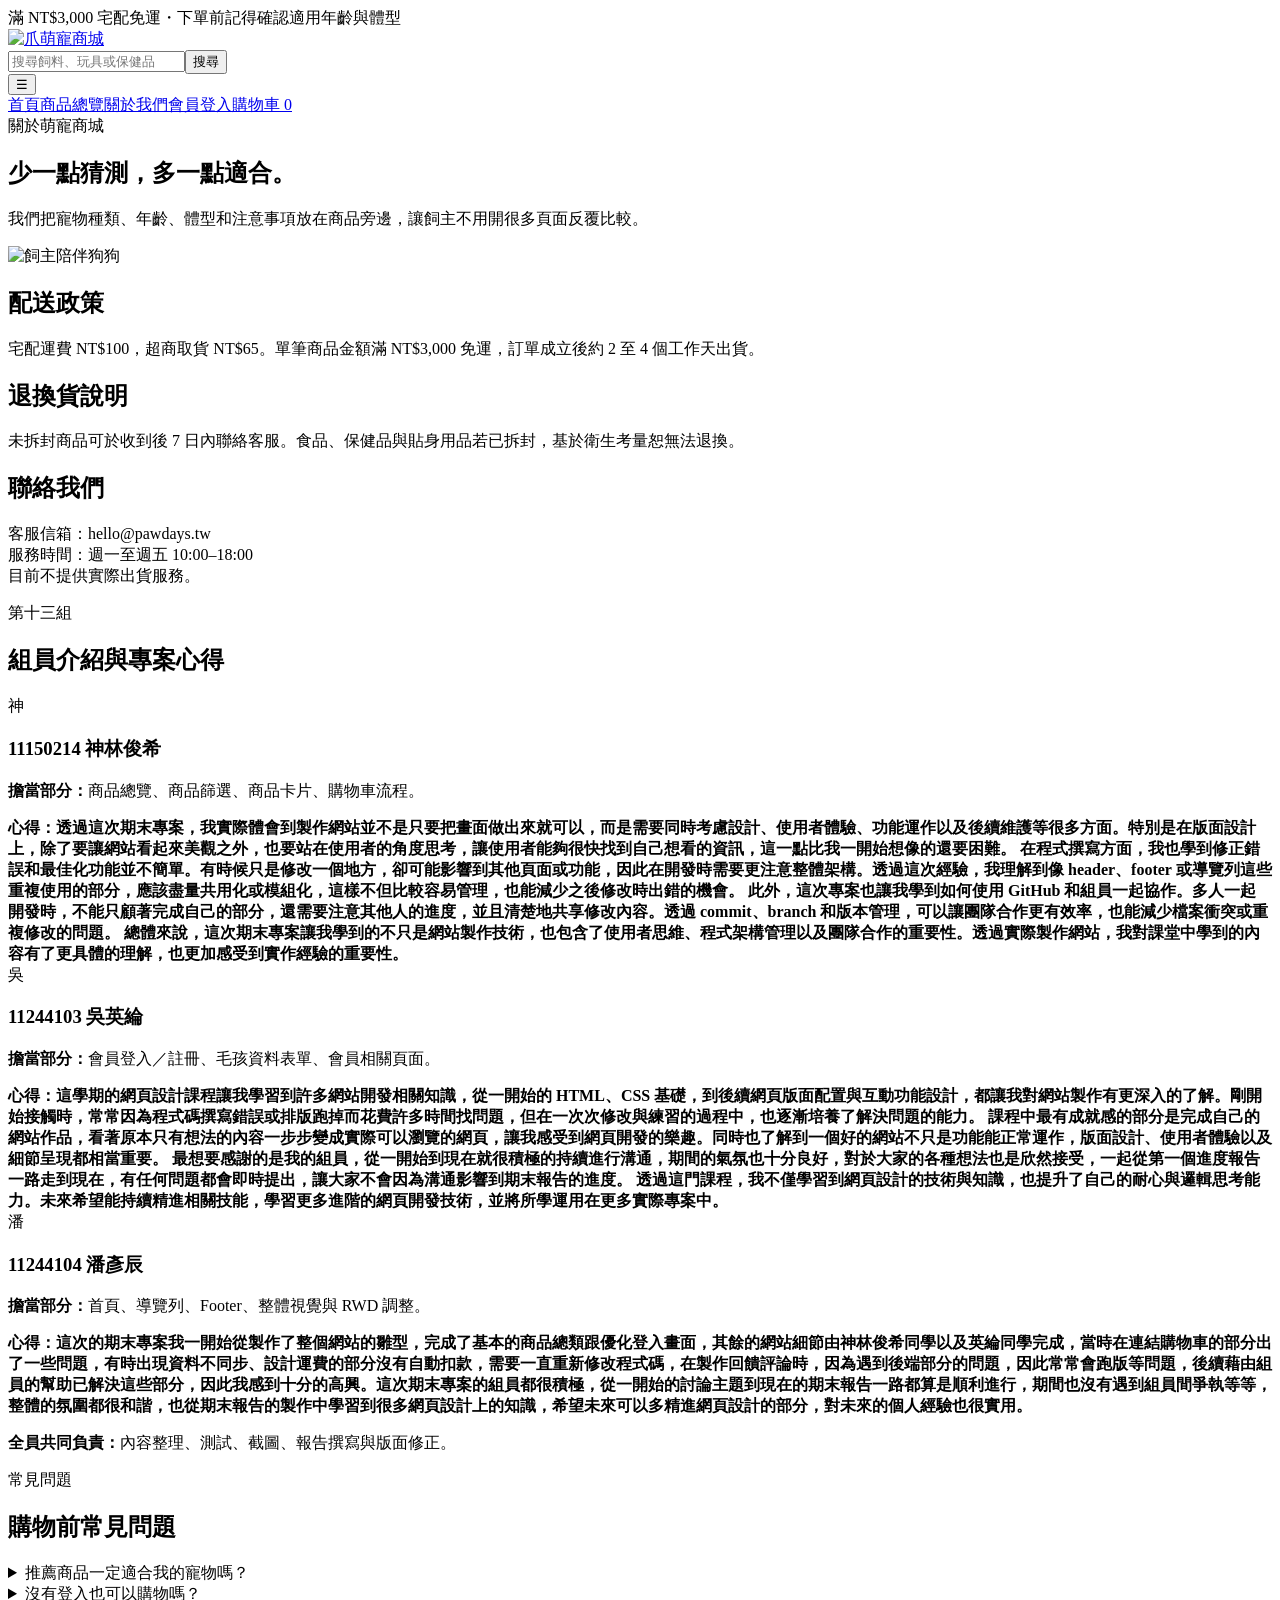
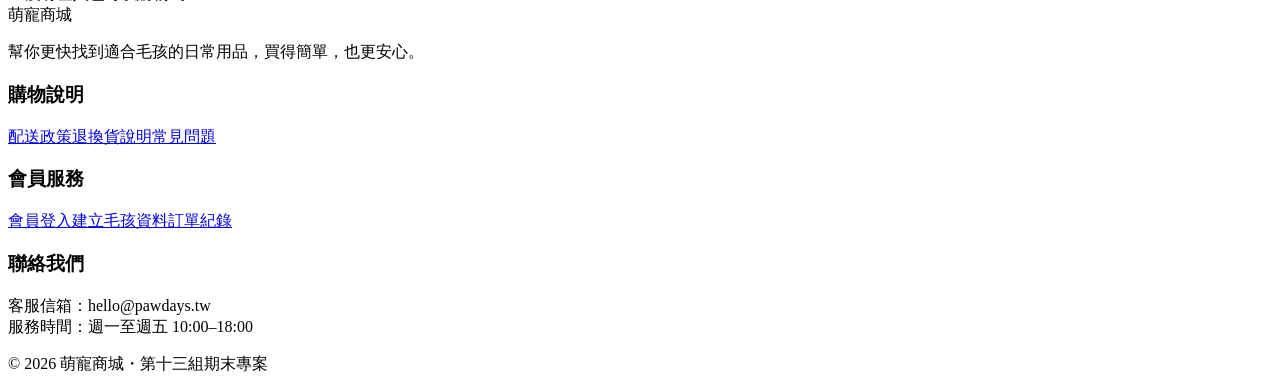
==== about.html @ 43f8b2fb "Add files via upload" ====
<!DOCTYPE html>
<html lang="zh-Hant">
<head>
    <meta charset="UTF-8">
    <meta name="viewport" content="width=device-width, initial-scale=1.0">
    <title>關於我們與客服｜萌寵商城</title>
    <link rel="stylesheet" href="css/style.css">
</head>
<body>
    <div class="top-note">滿 NT$3,000 宅配免運・下單前記得確認適用年齡與體型</div>
    <header class="site-header">
        <div class="container header-inner">
            <a class="brand" href="index.html"><img src="images/logo.png" alt="爪" class="brand-logo"><span class="brand-copy">萌寵商城</span></a>
            <form class="global-search-form" role="search"><input type="search" placeholder="搜尋飼料、玩具或保健品" aria-label="搜尋商品"><button type="submit">搜尋</button></form>
            <button class="menu-toggle" type="button" aria-label="開啟導覽選單" aria-expanded="false">☰</button>
            <nav class="nav-links" aria-label="主要導覽"><a href="index.html">首頁</a><a href="products.html">商品總覽</a><a class="active" href="about.html">關於我們</a><a data-member-link href="login.html">會員登入</a><a class="cart-link" href="cart.html">購物車 <span class="cart-count" data-cart-count>0</span></a></nav>
        </div>
    </header>
    <main class="page-main">
        <div class="container">
            <section class="about-hero">
                <div><span class="eyebrow">關於萌寵商城</span><h1>少一點猜測，多一點適合。</h1><p class="lead">我們把寵物種類、年齡、體型和注意事項放在商品旁邊，讓飼主不用開很多頁面反覆比較。</p></div>
                <img src="https://images.unsplash.com/photo-1601758228041-f3b2795255f1?auto=format&fit=crop&w=900&q=80" alt="飼主陪伴狗狗">
            </section>
            <div class="info-grid">
                <section class="info-card" id="shipping"><h2>配送政策</h2><p>宅配運費 NT$100，超商取貨 NT$65。單筆商品金額滿 NT$3,000 免運，訂單成立後約 2 至 4 個工作天出貨。</p></section>
                <section class="info-card" id="returns"><h2>退換貨說明</h2><p>未拆封商品可於收到後 7 日內聯絡客服。食品、保健品與貼身用品若已拆封，基於衛生考量恕無法退換。</p></section>
                <section class="info-card"><h2>聯絡我們</h2><p>客服信箱：hello@pawdays.tw<br>服務時間：週一至週五 10:00–18:00<br>目前不提供實際出貨服務。</p></section>
            </div>
            <section class="team-section" id="team">
                <span class="eyebrow">第十三組</span>
                <h2>組員介紹與專案心得</h2>
                <div class="team-grid">
                    <article class="team-card">
                        <div class="team-photo"><img src="images/member-kanbayashi.jpg" alt="神林俊希" loading="lazy" onerror="this.remove()"><span>神</span></div>
                        <h3>11150214 神林俊希</h3>
                        <p><strong>擔當部分：</strong>商品總覽、商品篩選、商品卡片、購物車流程。</p>
                        <div class="team-reflection"><strong>心得：透過這次期末專案，我實際體會到製作網站並不是只要把畫面做出來就可以，而是需要同時考慮設計、使用者體驗、功能運作以及後續維護等很多方面。特別是在版面設計上，除了要讓網站看起來美觀之外，也要站在使用者的角度思考，讓使用者能夠很快找到自己想看的資訊，這一點比我一開始想像的還要困難。
在程式撰寫方面，我也學到修正錯誤和最佳化功能並不簡單。有時候只是修改一個地方，卻可能影響到其他頁面或功能，因此在開發時需要更注意整體架構。透過這次經驗，我理解到像 header、footer 或導覽列這些重複使用的部分，應該盡量共用化或模組化，這樣不但比較容易管理，也能減少之後修改時出錯的機會。
此外，這次專案也讓我學到如何使用 GitHub 和組員一起協作。多人一起開發時，不能只顧著完成自己的部分，還需要注意其他人的進度，並且清楚地共享修改內容。透過 commit、branch 和版本管理，可以讓團隊合作更有效率，也能減少檔案衝突或重複修改的問題。
總體來說，這次期末專案讓我學到的不只是網站製作技術，也包含了使用者思維、程式架構管理以及團隊合作的重要性。透過實際製作網站，我對課堂中學到的內容有了更具體的理解，也更加感受到實作經驗的重要性。
</strong></div>
                    </article>
                    <article class="team-card">
                        <div class="team-photo"><img src="images/member-wu.jpg" alt="吳英綸" loading="lazy" onerror="this.remove()"><span>吳</span></div>
                        <h3>11244103 吳英綸</h3>
                        <p><strong>擔當部分：</strong>會員登入／註冊、毛孩資料表單、會員相關頁面。</p>
                        <div class="team-reflection"><strong>心得：這學期的網頁設計課程讓我學習到許多網站開發相關知識，從一開始的 HTML、CSS 基礎，到後續網頁版面配置與互動功能設計，都讓我對網站製作有更深入的了解。剛開始接觸時，常常因為程式碼撰寫錯誤或排版跑掉而花費許多時間找問題，但在一次次修改與練習的過程中，也逐漸培養了解決問題的能力。
課程中最有成就感的部分是完成自己的網站作品，看著原本只有想法的內容一步步變成實際可以瀏覽的網頁，讓我感受到網頁開發的樂趣。同時也了解到一個好的網站不只是功能能正常運作，版面設計、使用者體驗以及細節呈現都相當重要。
最想要感謝的是我的組員，從一開始到現在就很積極的持續進行溝通，期間的氣氛也十分良好，對於大家的各種想法也是欣然接受，一起從第一個進度報告一路走到現在，有任何問題都會即時提出，讓大家不會因為溝通影響到期末報告的進度。
透過這門課程，我不僅學習到網頁設計的技術與知識，也提升了自己的耐心與邏輯思考能力。未來希望能持續精進相關技能，學習更多進階的網頁開發技術，並將所學運用在更多實際專案中。

</strong></div>
                    </article>
                    <article class="team-card">
                        <div class="team-photo"><img src="images/member-pan.jpg" alt="潘彥辰" loading="lazy" onerror="this.remove()"><span>潘</span></div>
                        <h3>11244104 潘彥辰</h3>
                        <p><strong>擔當部分：</strong>首頁、導覽列、Footer、整體視覺與 RWD 調整。</p>
                        <div class="team-reflection"><strong>心得：這次的期末專案我一開始從製作了整個網站的雛型，完成了基本的商品總類跟優化登入畫面，其餘的網站細節由神林俊希同學以及英綸同學完成，當時在連結購物車的部分出了一些問題，有時出現資料不同步、設計運費的部分沒有自動扣款，需要一直重新修改程式碼，在製作回饋評論時，因為遇到後端部分的問題，因此常常會跑版等問題，後續藉由組員的幫助已解決這些部分，因此我感到十分的高興。這次期末專案的組員都很積極，從一開始的討論主題到現在的期末報告一路都算是順利進行，期間也沒有遇到組員間爭執等等，整體的氛圍都很和諧，也從期末報告的製作中學習到很多網頁設計上的知識，希望未來可以多精進網頁設計的部分，對未來的個人經驗也很實用。</strong></div>
                    </article>
                </div>
                <p class="team-note"><strong>全員共同負責：</strong>內容整理、測試、截圖、報告撰寫與版面修正。</p>
            </section>
            <section class="faq-list" id="faq">
                <span class="eyebrow">常見問題</span><h2>購物前常見問題</h2>
                <details><summary>推薦商品一定適合我的寵物嗎？</summary><p>推薦結果用來協助初步篩選，購買前仍需確認商品標示；若有慢性病或特殊飲食需求，請先詢問獸醫師。</p></details>
                <details><summary>沒有登入也可以購物嗎？</summary><p>可以。登入的主要用途是保存毛孩資料與查看會員訂單。</p></details>
            </section>
        </div>
    </main>
    <footer class="site-footer">
        <div class="container footer-grid">
            <div><div class="footer-brand">萌寵商城</div><p>幫你更快找到適合毛孩的日常用品，買得簡單，也更安心。</p></div>
            <div><h3>購物說明</h3><div class="footer-links"><a href="about.html#shipping">配送政策</a><a href="about.html#returns">退換貨說明</a><a href="about.html#faq">常見問題</a></div></div>
            <div><h3>會員服務</h3><div class="footer-links"><a href="login.html">會員登入</a><a href="register.html">建立毛孩資料</a><a href="member.html">訂單紀錄</a></div></div>
            <div><h3>聯絡我們</h3><p>客服信箱：hello@pawdays.tw<br>服務時間：週一至週五 10:00–18:00</p></div>
        </div>
        <div class="footer-bottom">© 2026 萌寵商城・第十三組期末專案</div>
    </footer>
    <script src="js/main.js"></script>
</body>
</html>
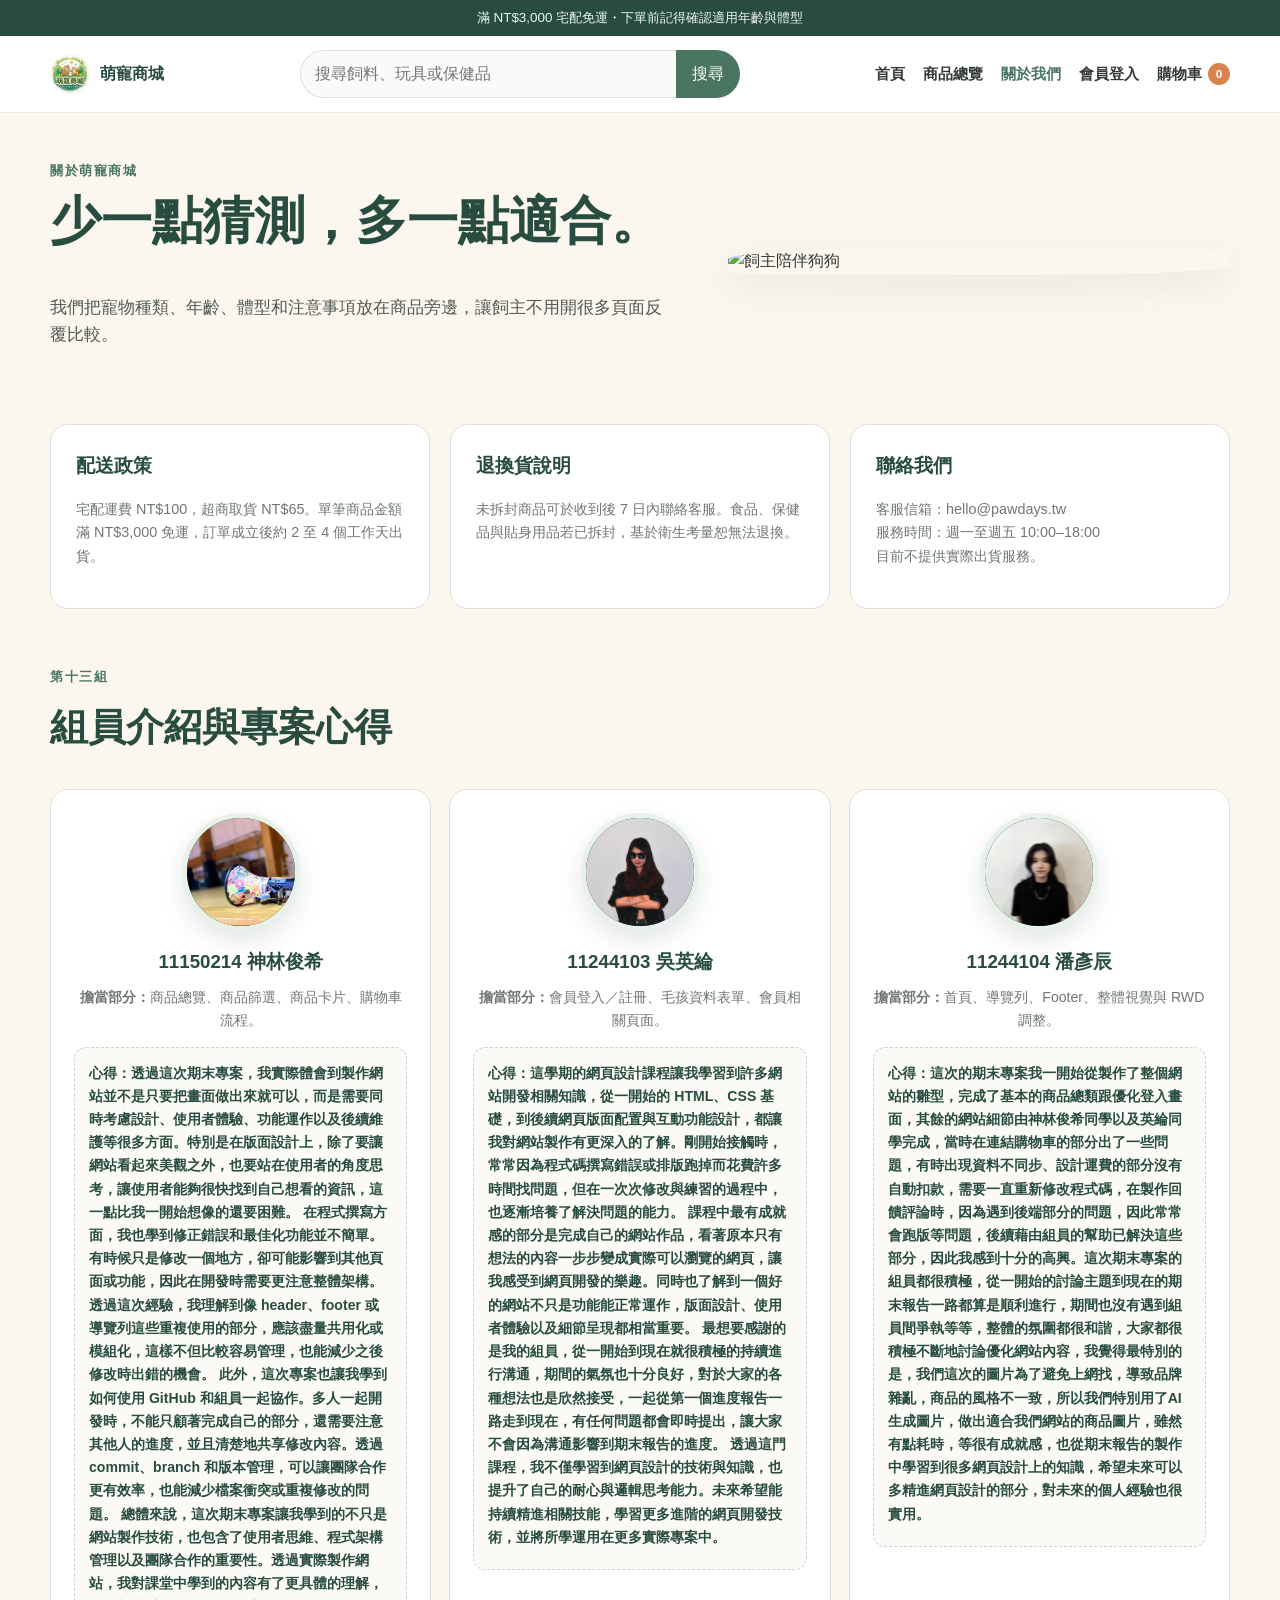
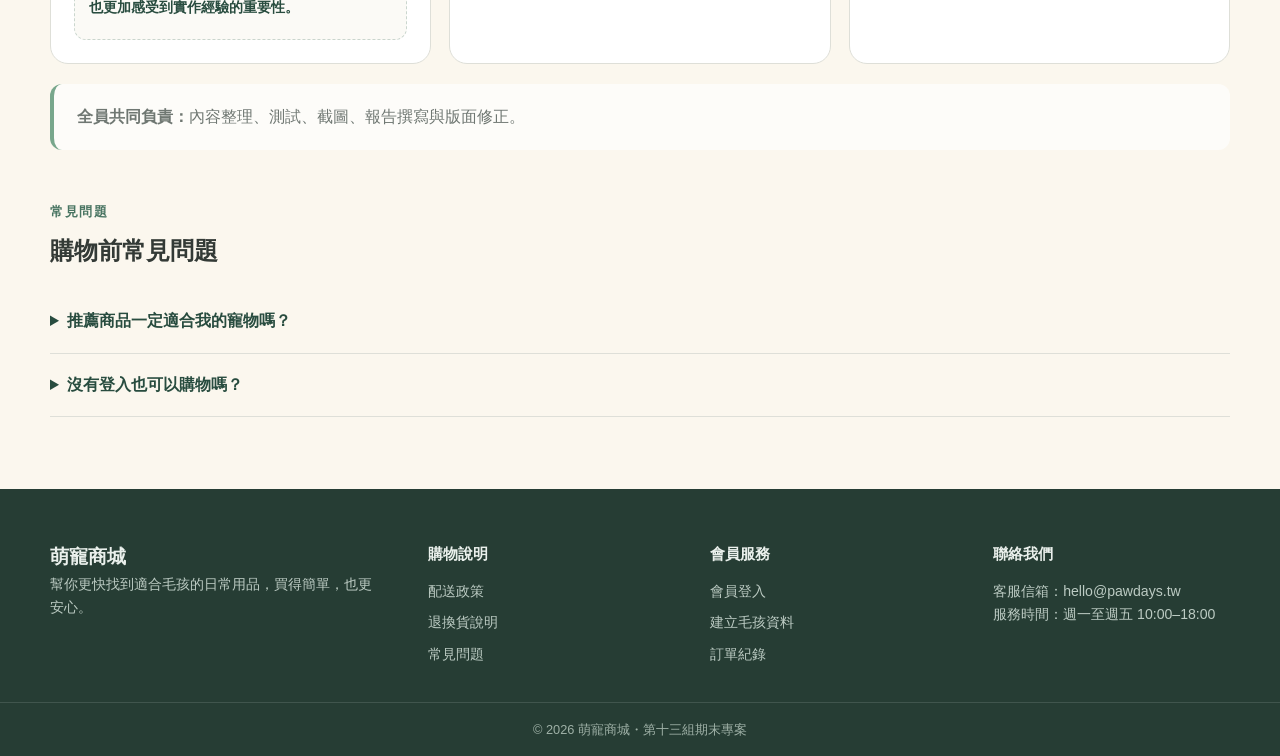
==== commit 49953275: "Update about.html" ====
--- a/about.html
+++ b/about.html
@@ -56,7 +56,7 @@
                         <div class="team-photo"><img src="images/member-pan.jpg" alt="潘彥辰" loading="lazy" onerror="this.remove()"><span>潘</span></div>
                         <h3>11244104 潘彥辰</h3>
                         <p><strong>擔當部分：</strong>首頁、導覽列、Footer、整體視覺與 RWD 調整。</p>
-                        <div class="team-reflection"><strong>心得：這次的期末專案我一開始從製作了整個網站的雛型，完成了基本的商品總類跟優化登入畫面，其餘的網站細節由神林俊希同學以及英綸同學完成，當時在連結購物車的部分出了一些問題，有時出現資料不同步、設計運費的部分沒有自動扣款，需要一直重新修改程式碼，在製作回饋評論時，因為遇到後端部分的問題，因此常常會跑版等問題，後續藉由組員的幫助已解決這些部分，因此我感到十分的高興。這次期末專案的組員都很積極，從一開始的討論主題到現在的期末報告一路都算是順利進行，期間也沒有遇到組員間爭執等等，整體的氛圍都很和諧，也從期末報告的製作中學習到很多網頁設計上的知識，希望未來可以多精進網頁設計的部分，對未來的個人經驗也很實用。</strong></div>
+                        <div class="team-reflection"><strong>心得：這次的期末專案我一開始從製作了整個網站的雛型，完成了基本的商品總類跟優化登入畫面，其餘的網站細節由神林俊希同學以及英綸同學完成，當時在連結購物車的部分出了一些問題，有時出現資料不同步、設計運費的部分沒有自動扣款，需要一直重新修改程式碼，在製作回饋評論時，因為遇到後端部分的問題，因此常常會跑版等問題，後續藉由組員的幫助已解決這些部分，因此我感到十分的高興。這次期末專案的組員都很積極，從一開始的討論主題到現在的期末報告一路都算是順利進行，期間也沒有遇到組員間爭執等等，整體的氛圍都很和諧，大家都很積極不斷地討論優化網站內容，我覺得最特別的是，我們這次的圖片為了避免上網找，導致品牌雜亂，商品的風格不一致，所以我們特別用了AI生成圖片，做出適合我們網站的商品圖片，雖然有點耗時，等很有成就感，也從期末報告的製作中學習到很多網頁設計上的知識，希望未來可以多精進網頁設計的部分，對未來的個人經驗也很實用。</strong></div>
                     </article>
                 </div>
                 <p class="team-note"><strong>全員共同負責：</strong>內容整理、測試、截圖、報告撰寫與版面修正。</p>
--- a/css/style.css
+++ b/css/style.css
@@ -0,0 +1,688 @@
+:root {
+    --green-900: #284c3f;
+    --green-700: #497562;
+    --green-500: #78a78c;
+    --green-100: #e7f0e9;
+    --cream: #fbf7ee;
+    --beige: #efe5d2;
+    --brown: #7a5c45;
+    --orange: #d9824b;
+    --red: #b9594d;
+    --ink: #333a36;
+    --muted: #6f7772;
+    --white: #ffffff;
+    --border: #dedfd8;
+    --shadow: 0 12px 34px rgba(61, 81, 70, 0.1);
+    --radius: 18px;
+}
+
+* { box-sizing: border-box; }
+html { scroll-behavior: smooth; }
+body {
+    display: flex;
+    min-height: 100vh;
+    flex-direction: column;
+    margin: 0;
+    color: var(--ink);
+    background: var(--cream);
+    font-family: "Noto Sans TC", "PingFang TC", "Microsoft JhengHei", sans-serif;
+    line-height: 1.65;
+}
+main { flex: 1 0 auto; }
+img { display: block; max-width: 100%; }
+a { color: inherit; text-decoration: none; }
+button, input, select, textarea { font: inherit; }
+button { cursor: pointer; }
+h1, h2, h3, p { margin-top: 0; }
+
+.container { width: min(1180px, calc(100% - 40px)); margin-inline: auto; }
+.narrow-container { width: min(760px, calc(100% - 40px)); margin-inline: auto; }
+.page-main { min-height: 60vh; padding-block: 44px 72px; }
+.page-header { margin-bottom: 30px; }
+.page-header h1 { margin-bottom: 6px; font-size: clamp(2rem, 4vw, 3rem); color: var(--green-900); }
+.page-header p { color: var(--muted); }
+.eyebrow {
+    display: inline-block;
+    margin-bottom: 8px;
+    color: var(--green-700);
+    font-size: 0.82rem;
+    font-weight: 800;
+    letter-spacing: 0.12em;
+}
+.lead { color: #515954; font-size: 1.05rem; }
+.full-span { grid-column: 1 / -1; }
+
+.top-note {
+    padding: 7px 20px;
+    color: #eef6f0;
+    background: var(--green-900);
+    text-align: center;
+    font-size: 0.84rem;
+}
+.site-header {
+    position: sticky;
+    z-index: 100;
+    top: 0;
+    border-bottom: 1px solid rgba(73, 117, 98, 0.12);
+    background: rgba(255, 255, 255, 0.96);
+    backdrop-filter: blur(12px);
+}
+.header-inner {
+    display: grid;
+    grid-template-columns: auto minmax(220px, 1fr) auto;
+    gap: 28px;
+    align-items: center;
+    min-height: 76px;
+}
+.brand { display: flex; gap: 10px; align-items: center; color: var(--green-900); font-weight: 900; }
+.brand-mark {
+    display: grid;
+    width: 42px;
+    height: 42px;
+    place-items: center;
+    border-radius: 14px 14px 8px;
+    color: var(--white);
+    background: var(--green-700);
+    font-size: 1.25rem;
+    transform: rotate(-3deg);
+}
+.brand-logo {
+  width: 40px;
+  height: 40px;
+  border-radius: 50%; 
+  object-fit: cover;
+}
+.brand-copy { line-height: 1.1; }
+.brand-copy small { display: block; margin-top: 4px; color: var(--muted); font-size: 0.63rem; font-weight: 500; letter-spacing: 0.08em; }
+.global-search-form { display: flex; max-width: 440px; justify-self: center; width: 100%; }
+.global-search-form input {
+    min-width: 0;
+    flex: 1;
+    padding: 10px 14px;
+    border: 1px solid var(--border);
+    border-right: 0;
+    border-radius: 999px 0 0 999px;
+    background: #fafbf8;
+    outline: none;
+}
+.global-search-form input:focus { border-color: var(--green-500); box-shadow: inset 0 0 0 1px var(--green-500); }
+.global-search-form button {
+    padding: 10px 16px;
+    border: 0;
+    border-radius: 0 999px 999px 0;
+    color: var(--white);
+    background: var(--green-700);
+}
+.nav-links { display: flex; gap: 18px; align-items: center; white-space: nowrap; font-size: 0.93rem; font-weight: 700; }
+.nav-links a { padding-block: 8px; }
+.nav-links a:hover, .nav-links a.active { color: var(--green-700); }
+.cart-link { display: inline-flex; gap: 6px; align-items: center; }
+.cart-count {
+    display: grid;
+    min-width: 22px;
+    height: 22px;
+    padding-inline: 5px;
+    place-items: center;
+    border-radius: 99px;
+    color: var(--white);
+    background: var(--orange);
+    font-size: 0.72rem;
+}
+.menu-toggle {
+    display: none;
+    width: 42px;
+    height: 42px;
+    border: 1px solid var(--border);
+    border-radius: 12px;
+    color: var(--green-900);
+    background: var(--white);
+}
+
+.site-footer { color: #eaf0ec; background: #263d34; }
+.footer-grid { display: grid; grid-template-columns: 1.4fr repeat(3, 1fr); gap: 46px; padding-block: 52px 36px; }
+.footer-brand { font-size: 1.2rem; font-weight: 900; }
+.footer-grid h3 { margin-bottom: 14px; font-size: 0.95rem; }
+.footer-grid p, .footer-grid a { color: #bccbc3; font-size: 0.88rem; }
+.footer-links { display: grid; gap: 8px; }
+.footer-links a:hover { color: var(--white); }
+.footer-bottom { padding: 16px 0; border-top: 1px solid rgba(255,255,255,0.12); color: #9fb1a7; text-align: center; font-size: 0.8rem; }
+
+.btn {
+    display: inline-flex;
+    min-height: 44px;
+    padding: 10px 20px;
+    align-items: center;
+    justify-content: center;
+    border: 1px solid var(--green-700);
+    border-radius: 999px;
+    color: var(--white);
+    background: var(--green-700);
+    font-weight: 800;
+    transition: transform 0.18s ease, background 0.18s ease;
+}
+.btn:hover { background: var(--green-900); transform: translateY(-1px); }
+.btn-secondary { color: var(--green-900); background: var(--green-100); border-color: var(--green-100); }
+.btn-secondary:hover { color: var(--white); }
+.btn-outline { color: var(--green-900); background: transparent; }
+.btn-small { min-height: 38px; padding: 7px 14px; font-size: 0.85rem; }
+.btn-block { width: 100%; }
+.btn.is-disabled { opacity: 0.45; pointer-events: none; }
+.text-link { color: var(--green-700); font-weight: 800; }
+.text-button { padding: 4px; border: 0; color: var(--green-700); background: none; font-weight: 700; }
+.text-button.danger { color: var(--red); }
+
+.hero { position: relative; overflow: hidden; padding-block: 70px; background: var(--beige); }
+.hero::after {
+    position: absolute;
+    right: -120px;
+    bottom: -160px;
+    width: 420px;
+    height: 420px;
+    border-radius: 50%;
+    background: rgba(255,255,255,0.36);
+    content: "";
+}
+.hero-grid { display: grid; grid-template-columns: 1.02fr 0.98fr; gap: 56px; align-items: center; }
+.hero-copy { position: relative; z-index: 1; }
+.hero-copy h1 { max-width: 640px; margin-bottom: 18px; color: var(--green-900); font-size: clamp(2.6rem, 5.8vw, 5rem); line-height: 1.12; letter-spacing: -0.04em; }
+.hero-copy p { max-width: 540px; color: #5e645f; font-size: 1.08rem; }
+.hero-actions { display: flex; gap: 12px; margin-top: 28px; flex-wrap: wrap; }
+.hero-visual { position: relative; z-index: 1; min-height: 440px; }
+.hero-visual img { width: 88%; height: 410px; margin-left: auto; border-radius: 42% 42% 18% 18%; object-fit: cover; box-shadow: var(--shadow); }
+.hero-note {
+    position: absolute;
+    bottom: 20px;
+    left: 0;
+    max-width: 230px;
+    padding: 18px;
+    border-radius: 18px;
+    background: var(--white);
+    box-shadow: var(--shadow);
+}
+.hero-note strong { display: block; color: var(--green-900); }
+.hero-note span { color: var(--muted); font-size: 0.84rem; }
+
+.promo-carousel {
+    position: relative;
+    overflow: hidden;
+    height: 330px;
+    border-radius: 28px;
+    background: var(--green-900);
+    box-shadow: var(--shadow);
+}
+.promo-slide {
+    display: grid;
+    grid-template-columns: 0.9fr 1.1fr;
+    height: 100%;
+    color: var(--white);
+}
+.promo-image { overflow: hidden; background: #1f372f; }
+.promo-image img { width: 100%; height: 100%; object-fit: cover; }
+.promo-copy {
+    display: flex;
+    padding: 42px;
+    flex-direction: column;
+    justify-content: center;
+}
+.promo-copy .eyebrow { color: #cde0d5; }
+.promo-copy h3 { margin-bottom: 12px; font-size: clamp(1.8rem, 3vw, 2.7rem); line-height: 1.18; }
+.promo-copy p {
+    display: -webkit-box;
+    max-width: 560px;
+    overflow: hidden;
+    color: #dce8e1;
+    -webkit-box-orient: vertical;
+    -webkit-line-clamp: 2;
+}
+.promo-copy strong { margin-top: 16px; color: #ffd7a4; font-size: 1.5rem; }
+.promo-dots {
+    position: absolute;
+    right: 24px;
+    bottom: 20px;
+    display: flex;
+    gap: 8px;
+}
+.promo-dots button {
+    width: 11px;
+    height: 11px;
+    padding: 0;
+    border: 0;
+    border-radius: 50%;
+    background: rgba(255,255,255,0.45);
+}
+.promo-dots button.active { width: 28px; border-radius: 99px; background: var(--white); }
+
+.home-section { padding-block: 72px; }
+.home-section.alt { background: #f2ede3; }
+.section-heading { display: flex; gap: 24px; align-items: end; justify-content: space-between; margin-bottom: 28px; }
+.section-heading h2 { margin-bottom: 0; color: var(--green-900); font-size: clamp(1.65rem, 3vw, 2.35rem); }
+.section-heading p { max-width: 520px; margin-bottom: 2px; color: var(--muted); }
+.pet-panel {
+    display: grid;
+    grid-template-columns: 130px 1fr;
+    gap: 30px;
+    align-items: center;
+    padding: 32px;
+    border: 1px solid #d6dfd7;
+    border-radius: 28px;
+    background: linear-gradient(135deg, #ffffff, #e9f0e9);
+    box-shadow: var(--shadow);
+}
+.pet-avatar {
+    display: grid;
+    width: 130px;
+    height: 130px;
+    place-items: center;
+    border-radius: 42% 58% 50% 46%;
+    background: var(--beige);
+    font-size: 3.5rem;
+}
+.pet-panel h2 { margin-bottom: 7px; color: var(--green-900); }
+.pet-panel p { color: var(--muted); }
+.category-grid { display: grid; grid-template-columns: repeat(7, 1fr); gap: 14px; }
+.category-card {
+    min-height: 142px;
+    padding: 20px 12px;
+    border: 1px solid rgba(73,117,98,0.16);
+    border-radius: 20px;
+    background: var(--white);
+    text-align: center;
+    transition: transform 0.18s ease, box-shadow 0.18s ease;
+}
+.category-card:hover { transform: translateY(-4px); box-shadow: var(--shadow); }
+.category-icon { display: block; margin-bottom: 10px; font-size: 2.1rem; }
+.category-card strong { display: block; color: var(--green-900); font-size: 0.9rem; }
+.trust-strip { display: grid; grid-template-columns: repeat(3, 1fr); gap: 24px; }
+.trust-item { display: flex; gap: 14px; align-items: center; padding: 22px; border-left: 3px solid var(--green-500); background: rgba(255,255,255,0.55); }
+.trust-item span { font-size: 1.8rem; }
+.trust-item strong { display: block; color: var(--green-900); }
+.trust-item small { color: var(--muted); }
+
+.product-grid { display: grid; grid-template-columns: repeat(4, minmax(0, 1fr)); gap: 22px; }
+.product-card {
+    overflow: hidden;
+    border: 1px solid rgba(91, 105, 96, 0.12);
+    border-radius: var(--radius);
+    background: var(--white);
+    box-shadow: 0 5px 20px rgba(60,80,68,0.06);
+    cursor: pointer;
+}
+.product-card:focus-visible { outline: 3px solid rgba(120,167,140,0.45); outline-offset: 3px; }
+.product-image-wrap { position: relative; display: block; overflow: hidden; aspect-ratio: 4 / 3; background: var(--beige); }
+.product-image-wrap img { width: 100%; height: 100%; object-fit: cover; transition: transform 0.3s ease; }
+.product-card:hover .product-image-wrap img { transform: scale(1.035); }
+.match-badge { position: absolute; top: 12px; left: 12px; padding: 5px 9px; border-radius: 99px; font-size: 0.72rem; font-weight: 800; }
+.match-good { color: #24533f; background: #dff0e4; }
+.match-warning { color: #8a3f36; background: #f7ddd8; }
+.match-check { color: #795328; background: #f8e8c9; }
+.match-neutral { color: #59615d; background: #eef0ed; }
+.product-info { padding: 18px; }
+.product-info h3 { min-height: 3.1em; margin: 5px 0 7px; color: var(--green-900); font-size: 1.08rem; line-height: 1.5; }
+.product-info p { display: -webkit-box; min-height: 3.2em; margin-bottom: 12px; overflow: hidden; color: var(--muted); font-size: 0.86rem; -webkit-box-orient: vertical; -webkit-line-clamp: 2; }
+.product-meta { color: var(--green-700); font-size: 0.77rem; font-weight: 800; }
+.rating-row { display: flex; gap: 9px; color: #a46b26; font-size: 0.78rem; }
+.rating-row span:last-child { color: var(--muted); }
+.rating-row.large { font-size: 0.92rem; }
+.product-card-bottom { display: flex; gap: 12px; align-items: center; justify-content: space-between; margin-top: 14px; }
+.price { color: var(--orange); font-size: 1.18rem; }
+
+.products-layout { display: grid; grid-template-columns: 240px 1fr; gap: 30px; align-items: start; }
+.filter-panel {
+    position: sticky;
+    top: 100px;
+    padding: 24px;
+    border: 1px solid var(--border);
+    border-radius: var(--radius);
+    background: var(--white);
+}
+.filter-panel h2 { color: var(--green-900); font-size: 1.2rem; }
+.filter-group { margin-bottom: 16px; }
+.filter-group label, .form-group label, .form-label { display: block; margin-bottom: 6px; color: var(--green-900); font-size: 0.86rem; font-weight: 800; }
+.filter-group input, .filter-group select, .form-group input, .form-group select, .form-group textarea {
+    width: 100%;
+    padding: 11px 12px;
+    border: 1px solid var(--border);
+    border-radius: 10px;
+    color: var(--ink);
+    background: #fffefb;
+    outline: none;
+}
+.filter-group input:focus, .filter-group select:focus, .form-group input:focus, .form-group select:focus, .form-group textarea:focus {
+    border-color: var(--green-500);
+    box-shadow: 0 0 0 3px rgba(120,167,140,0.15);
+}
+.products-toolbar { display: flex; align-items: center; justify-content: space-between; margin-bottom: 18px; color: var(--muted); }
+.products-content .product-grid { grid-template-columns: repeat(3, minmax(0, 1fr)); }
+
+.breadcrumb { display: flex; gap: 7px; margin-bottom: 24px; color: var(--muted); font-size: 0.84rem; flex-wrap: wrap; }
+.breadcrumb a:hover { color: var(--green-700); }
+.product-detail-layout { display: grid; grid-template-columns: 1fr 1fr; gap: 52px; align-items: start; }
+.product-detail-image { overflow: hidden; border-radius: 26px; background: var(--beige); box-shadow: var(--shadow); }
+.product-detail-image img { width: 100%; aspect-ratio: 1 / 1; object-fit: cover; }
+.product-detail-info h1 { margin-bottom: 8px; color: var(--green-900); font-size: clamp(2rem, 4vw, 3rem); line-height: 1.25; }
+.compatibility { display: inline-block; margin-top: 18px; padding: 7px 12px; border-radius: 9px; font-size: 0.84rem; font-weight: 800; }
+.detail-price { display: block; margin: 20px 0; color: var(--orange); font-size: 2rem; }
+.spec-list { display: grid; gap: 0; border-top: 1px solid var(--border); }
+.spec-list div { display: grid; grid-template-columns: 100px 1fr; padding: 12px 0; border-bottom: 1px solid var(--border); }
+.spec-list dt { color: var(--muted); font-size: 0.86rem; font-weight: 800; }
+.spec-list dd { margin: 0; }
+.notice-box { margin-top: 18px; padding: 15px 17px; border-left: 4px solid var(--orange); border-radius: 8px; background: #fff2e7; }
+.notice-box strong { color: #8b4c27; }
+.notice-box p { margin: 4px 0 0; color: #76513b; font-size: 0.88rem; }
+.purchase-row { display: flex; gap: 10px; align-items: center; margin-top: 22px; flex-wrap: wrap; }
+.qty-control { display: flex; align-items: center; }
+.qty-control button, .qty-control input { width: 40px; height: 42px; border: 1px solid var(--border); background: var(--white); text-align: center; }
+.qty-control button:first-child { border-radius: 10px 0 0 10px; }
+.qty-control button:last-child { border-radius: 0 10px 10px 0; }
+.qty-control input { border-inline: 0; }
+.related-section { margin-top: 72px; padding-top: 44px; border-top: 1px solid var(--border); }
+.related-section .product-grid { grid-template-columns: repeat(3, minmax(0, 1fr)); }
+.review-section { margin-top: 72px; padding-top: 44px; border-top: 1px solid var(--border); }
+.review-layout { display: grid; grid-template-columns: 1fr 340px; gap: 28px; align-items: start; }
+.review-summary {
+    display: flex;
+    gap: 14px;
+    align-items: center;
+    margin-bottom: 16px;
+    padding: 18px;
+    border-radius: 14px;
+    background: #fff6e8;
+}
+.review-summary strong { color: #a46b26; font-size: 1.45rem; }
+.review-summary span { color: var(--muted); font-size: 0.9rem; }
+.review-list { display: grid; gap: 14px; }
+.review-card, .review-form-card {
+    padding: 22px;
+    border: 1px solid var(--border);
+    border-radius: var(--radius);
+    background: var(--white);
+}
+.review-card-head { display: flex; gap: 12px; align-items: center; justify-content: space-between; }
+.review-card-head strong { color: var(--green-900); }
+.review-card-head span { color: var(--muted); font-size: 0.82rem; }
+.review-stars { color: #a46b26; font-weight: 900; }
+.review-card p, .review-form-card p { margin: 8px 0 0; color: var(--muted); font-size: 0.92rem; }
+.review-form-card h3 { color: var(--green-900); }
+
+.form-shell { overflow: hidden; border: 1px solid var(--border); border-radius: 26px; background: var(--white); box-shadow: var(--shadow); }
+.auth-layout { display: grid; grid-template-columns: 0.9fr 1.1fr; min-height: 610px; }
+.auth-side {
+    display: flex;
+    padding: 46px;
+    flex-direction: column;
+    justify-content: flex-end;
+    color: var(--white);
+    background: linear-gradient(rgba(36,69,56,0.2), rgba(36,69,56,0.85)), url("https://images.unsplash.com/photo-1450778869180-41d0601e046e?auto=format&fit=crop&w=1000&q=80") center/cover;
+}
+.auth-side h1 { max-width: 390px; font-size: 2.5rem; line-height: 1.25; }
+.auth-side p { max-width: 390px; color: #e2ece6; }
+.auth-form { padding: 48px; align-self: center; }
+.auth-form h2 { margin-bottom: 4px; color: var(--green-900); font-size: 2rem; }
+.auth-form > p { margin-bottom: 28px; color: var(--muted); }
+.form-group { margin-bottom: 18px; }
+.form-row { display: grid; grid-template-columns: repeat(2, minmax(0, 1fr)); gap: 16px; }
+.form-section-title { margin: 30px 0 16px; padding-top: 24px; border-top: 1px solid var(--border); color: var(--green-900); }
+.checkbox-grid { display: flex; gap: 8px; flex-wrap: wrap; }
+.check-chip { position: relative; }
+.check-chip input { position: absolute; opacity: 0; }
+.check-chip span { display: block; padding: 7px 11px; border: 1px solid var(--border); border-radius: 99px; color: var(--muted); font-size: 0.82rem; cursor: pointer; }
+.check-chip input:checked + span { border-color: var(--green-700); color: var(--green-900); background: var(--green-100); font-weight: 800; }
+.form-help { color: var(--muted); font-size: 0.78rem; }
+.form-message { min-height: 1.6em; margin: 14px 0; font-size: 0.88rem; font-weight: 700; }
+.form-message.error { color: var(--red); }
+.form-message.success { color: var(--green-700); }
+.auth-switch { margin-top: 18px; text-align: center; font-size: 0.88rem; }
+
+.cart-layout, .checkout-layout { display: grid; grid-template-columns: 1fr 350px; gap: 30px; align-items: start; }
+.cart-list { display: grid; gap: 14px; }
+.cart-item { display: grid; grid-template-columns: 130px 1fr auto; gap: 20px; align-items: center; padding: 18px; border: 1px solid var(--border); border-radius: var(--radius); background: var(--white); }
+.cart-item-image { overflow: hidden; border-radius: 13px; }
+.cart-item-image img { width: 100%; aspect-ratio: 1 / 1; object-fit: cover; }
+.cart-item-main h3 { margin: 3px 0; color: var(--green-900); }
+.unit-price { color: var(--muted); font-size: 0.84rem; }
+.cart-item-actions { display: flex; gap: 16px; align-items: center; margin-top: 16px; }
+.cart-line-total { color: var(--orange); white-space: nowrap; }
+.summary-card { position: sticky; top: 100px; padding: 25px; border-radius: var(--radius); color: var(--ink); background: var(--white); box-shadow: var(--shadow); }
+.summary-card h2 { color: var(--green-900); font-size: 1.3rem; }
+.summary-card .text-link { display: inline-block; margin-top: 14px; }
+.summary-line, .checkout-item, .success-total { display: flex; gap: 16px; align-items: start; justify-content: space-between; padding: 10px 0; }
+.summary-line.total { margin-top: 10px; padding-top: 18px; border-top: 1px solid var(--border); font-size: 1.15rem; }
+.summary-line.total strong, .success-total strong { color: var(--orange); font-size: 1.4rem; }
+.shipping-progress {
+    margin: 16px 0;
+    padding: 14px;
+    border-radius: 14px;
+    color: var(--green-900);
+    background: var(--green-100);
+}
+.shipping-progress-head {
+    display: flex;
+    gap: 10px;
+    align-items: center;
+    justify-content: space-between;
+    font-size: 0.86rem;
+}
+.shipping-progress-head span { font-weight: 800; }
+.shipping-progress-track {
+    overflow: hidden;
+    height: 10px;
+    margin: 10px 0 8px;
+    border-radius: 99px;
+    background: rgba(73, 117, 98, 0.18);
+}
+.shipping-progress-track span {
+    display: block;
+    width: 0;
+    height: 100%;
+    border-radius: inherit;
+    background: var(--green-700);
+    transition: width 0.25s ease;
+}
+.shipping-progress small { color: var(--muted); font-size: 0.78rem; }
+
+.checkout-form-card { padding: 30px; border: 1px solid var(--border); border-radius: var(--radius); background: var(--white); }
+.checkout-form-card h2 { margin: 28px 0 16px; color: var(--green-900); font-size: 1.2rem; }
+.checkout-form-card h2:first-child { margin-top: 0; }
+.credit-fields { padding: 16px; border-radius: 12px; background: #f4f6f2; }
+.checkout-item { border-bottom: 1px solid var(--border); font-size: 0.88rem; }
+
+.success-card { padding: 44px; border: 1px solid var(--border); border-radius: 28px; background: var(--white); box-shadow: var(--shadow); }
+.success-heading { max-width: 670px; margin: 0 auto 36px; text-align: center; }
+.success-icon { display: grid; width: 76px; height: 76px; margin: 0 auto 18px; place-items: center; border-radius: 50%; color: var(--white); background: var(--green-700); font-size: 2rem; }
+.success-heading h1 { color: var(--green-900); }
+.order-number { display: inline-block; padding: 7px 13px; border-radius: 8px; background: var(--green-100); font-weight: 800; }
+.order-success-grid { display: grid; grid-template-columns: 1.3fr 0.7fr; gap: 36px; }
+.order-success-grid section { padding: 22px; border-radius: 14px; background: #f8f7f2; }
+.order-success-grid h2 { color: var(--green-900); font-size: 1.1rem; }
+.success-total { margin-top: 22px; padding-top: 22px; border-top: 1px solid var(--border); }
+.success-actions { display: flex; gap: 12px; justify-content: center; margin-top: 30px; }
+
+.member-hero { display: flex; align-items: center; justify-content: space-between; margin-bottom: 28px; padding: 30px; border-radius: 22px; color: var(--white); background: var(--green-900); }
+.member-hero p { margin: 0; color: #c7d7cf; }
+.member-grid { display: grid; grid-template-columns: 1fr 1fr; gap: 28px; align-items: start; }
+.member-card { padding: 28px; border: 1px solid var(--border); border-radius: var(--radius); background: var(--white); }
+.member-card h2 { color: var(--green-900); }
+.order-history-card { padding: 16px 0; border-bottom: 1px solid var(--border); }
+.order-history-card > div { display: flex; gap: 12px; justify-content: space-between; }
+.order-history-card span { color: var(--muted); font-size: 0.8rem; }
+.status-pill { padding: 3px 8px; border-radius: 99px; color: var(--green-900) !important; background: var(--green-100); font-weight: 800; }
+
+.about-hero { display: grid; grid-template-columns: 1fr 0.8fr; gap: 50px; align-items: center; margin-bottom: 58px; }
+.about-hero h1 { color: var(--green-900); font-size: clamp(2.3rem, 4vw, 3.8rem); line-height: 1.2; }
+.about-hero img { width: 100%; max-height: 380px; border-radius: 42% 18% 38% 16%; object-fit: cover; box-shadow: var(--shadow); }
+.info-grid { display: grid; grid-template-columns: repeat(3, minmax(0, 1fr)); gap: 20px; }
+.info-card { padding: 25px; border: 1px solid var(--border); border-radius: var(--radius); background: var(--white); }
+.info-card h2 { color: var(--green-900); font-size: 1.2rem; }
+.info-card p { color: var(--muted); font-size: 0.9rem; }
+.team-section { margin-top: 54px; }
+.team-section h2 { color: var(--green-900); font-size: clamp(1.65rem, 3vw, 2.35rem); }
+.team-grid { display: grid; grid-template-columns: repeat(3, minmax(0, 1fr)); gap: 18px; margin-top: 22px; }
+.team-card {
+    padding: 23px;
+    border: 1px solid var(--border);
+    border-radius: var(--radius);
+    background: var(--white);
+    text-align: center;
+}
+.team-photo {
+    position: relative;
+    display: grid;
+    width: 118px;
+    height: 118px;
+    margin: 0 auto 16px;
+    place-items: center;
+    overflow: hidden;
+    border: 5px solid var(--green-100);
+    border-radius: 50%;
+    color: var(--white);
+    background: var(--green-700);
+    box-shadow: 0 10px 24px rgba(61, 81, 70, 0.14);
+    font-size: 2rem;
+    font-weight: 900;
+}
+.team-photo img {
+    position: absolute;
+    inset: 0;
+    width: 100%;
+    height: 100%;
+    object-fit: cover;
+    z-index: 1;
+}
+.team-photo span {
+    display: grid;
+    width: 100%;
+    height: 100%;
+    place-items: center;
+    background: rgba(73, 117, 98, 0.78);
+}
+.team-card h3 { margin-bottom: 8px; color: var(--green-900); }
+.team-card p { color: var(--muted); font-size: 0.88rem; }
+.team-reflection {
+    min-height: 112px;
+    margin-top: 14px;
+    padding: 14px;
+    border: 1px dashed #cad6ce;
+    border-radius: 12px;
+    color: var(--muted);
+    background: #fbfaf6;
+    text-align: left;
+    font-size: 0.88rem;
+}
+.team-reflection strong { display: block; margin-bottom: 6px; color: var(--green-900); }
+.team-note {
+    margin-top: 20px;
+    padding: 20px 23px;
+    border-left: 4px solid var(--green-500);
+    border-radius: 12px;
+    color: var(--muted);
+    background: rgba(255,255,255,0.68);
+}
+.faq-list { margin-top: 48px; }
+.faq-list details { padding: 18px 0; border-bottom: 1px solid var(--border); }
+.faq-list summary { color: var(--green-900); font-weight: 800; cursor: pointer; }
+.faq-list p { margin: 10px 0 0; color: var(--muted); }
+
+.empty-state { padding: 55px 24px; border: 1px dashed #c8ccc6; border-radius: var(--radius); background: rgba(255,255,255,0.6); text-align: center; }
+.empty-state > span { display: block; margin-bottom: 8px; font-size: 2.5rem; }
+.empty-state.compact { padding: 25px; }
+.page-alert { margin-bottom: 20px; padding: 14px; border-radius: 10px; color: #7d433d; background: #f9e3df; }
+.toast {
+    position: fixed;
+    z-index: 500;
+    right: 24px;
+    bottom: 24px;
+    padding: 12px 19px;
+    border-radius: 12px;
+    color: var(--white);
+    background: var(--green-900);
+    box-shadow: var(--shadow);
+    opacity: 0;
+    transform: translateY(12px);
+    transition: 0.2s ease;
+    pointer-events: none;
+}
+.toast.show { opacity: 1; transform: translateY(0); }
+[hidden] { display: none !important; }
+
+@media (max-width: 1020px) {
+    .header-inner { grid-template-columns: auto 1fr auto; gap: 16px; }
+    .global-search-form { grid-column: 1 / -1; grid-row: 2; padding-bottom: 13px; max-width: none; }
+    .menu-toggle { display: block; justify-self: end; }
+    .nav-links {
+        position: absolute;
+        top: 100%;
+        right: 20px;
+        display: none;
+        width: min(300px, calc(100% - 40px));
+        padding: 18px;
+        flex-direction: column;
+        align-items: stretch;
+        border: 1px solid var(--border);
+        border-radius: 14px;
+        background: var(--white);
+        box-shadow: var(--shadow);
+    }
+    .nav-links.is-open { display: flex; }
+    .category-grid { grid-template-columns: repeat(4, 1fr); }
+    .product-grid { grid-template-columns: repeat(2, minmax(0, 1fr)); }
+    .products-content .product-grid { grid-template-columns: repeat(2, minmax(0, 1fr)); }
+    .footer-grid { grid-template-columns: repeat(2, 1fr); }
+    .cart-layout, .checkout-layout { grid-template-columns: 1fr 300px; }
+    .team-grid { grid-template-columns: repeat(2, minmax(0, 1fr)); }
+}
+
+@media (max-width: 760px) {
+    .container, .narrow-container { width: min(100% - 28px, 1180px); }
+    .top-note { font-size: 0.75rem; }
+    .header-inner { min-height: 66px; }
+    .brand-copy small { display: none; }
+    .hero { padding-block: 42px; }
+    .hero-grid, .product-detail-layout, .auth-layout, .about-hero { grid-template-columns: 1fr; gap: 28px; }
+    .hero-copy h1 { font-size: clamp(2.35rem, 13vw, 3.8rem); }
+    .hero-visual { min-height: 330px; }
+    .hero-visual img { width: 92%; height: 310px; }
+    .hero-note { bottom: 2px; }
+    .home-section { padding-block: 50px; }
+    .section-heading { align-items: start; flex-direction: column; }
+    .promo-carousel { height: 520px; }
+    .promo-slide { grid-template-columns: 1fr; }
+    .promo-image img { height: 260px; }
+    .promo-copy { padding: 30px 24px 48px; }
+    .promo-dots { right: 20px; bottom: 16px; }
+    .pet-panel { grid-template-columns: 82px 1fr; gap: 18px; padding: 22px; }
+    .pet-avatar { width: 82px; height: 82px; font-size: 2.2rem; }
+    .category-grid { grid-template-columns: repeat(2, 1fr); }
+    .trust-strip, .info-grid { grid-template-columns: 1fr; }
+    .products-layout { grid-template-columns: 1fr; }
+    .filter-panel { position: static; }
+    .product-grid, .products-content .product-grid, .related-section .product-grid { grid-template-columns: repeat(2, minmax(0, 1fr)); }
+    .product-detail-info h1 { font-size: 2rem; }
+    .auth-side { min-height: 300px; padding: 30px; }
+    .auth-form { padding: 30px 22px; }
+    .form-row, .member-grid, .order-success-grid, .review-layout { grid-template-columns: 1fr; }
+    .cart-layout, .checkout-layout { grid-template-columns: 1fr; }
+    .summary-card { position: static; }
+    .cart-item { grid-template-columns: 88px 1fr; gap: 14px; }
+    .cart-line-total { grid-column: 2; justify-self: end; }
+    .member-hero { align-items: start; flex-direction: column; gap: 18px; }
+    .success-card { padding: 28px 20px; }
+    .footer-grid { grid-template-columns: 1fr 1fr; gap: 28px; }
+}
+
+@media (max-width: 520px) {
+    .brand-copy { font-size: 0.9rem; }
+    .brand-mark { width: 37px; height: 37px; }
+    .hero-actions, .purchase-row, .success-actions { align-items: stretch; flex-direction: column; }
+    .hero-actions .btn, .purchase-row .btn, .success-actions .btn { width: 100%; }
+    .pet-panel { grid-template-columns: 1fr; }
+    .category-grid { gap: 10px; }
+    .category-card { min-height: 120px; }
+    .product-grid, .products-content .product-grid, .related-section .product-grid { grid-template-columns: 1fr; }
+    .team-grid { grid-template-columns: 1fr; }
+    .review-card-head { align-items: start; flex-direction: column; gap: 4px; }
+    .product-info h3 { min-height: 0; }
+    .cart-item { grid-template-columns: 72px 1fr; padding: 13px; }
+    .cart-item-actions { align-items: flex-start; flex-direction: column; }
+    .footer-grid { grid-template-columns: 1fr; }
+    .spec-list div { grid-template-columns: 82px 1fr; }
+}
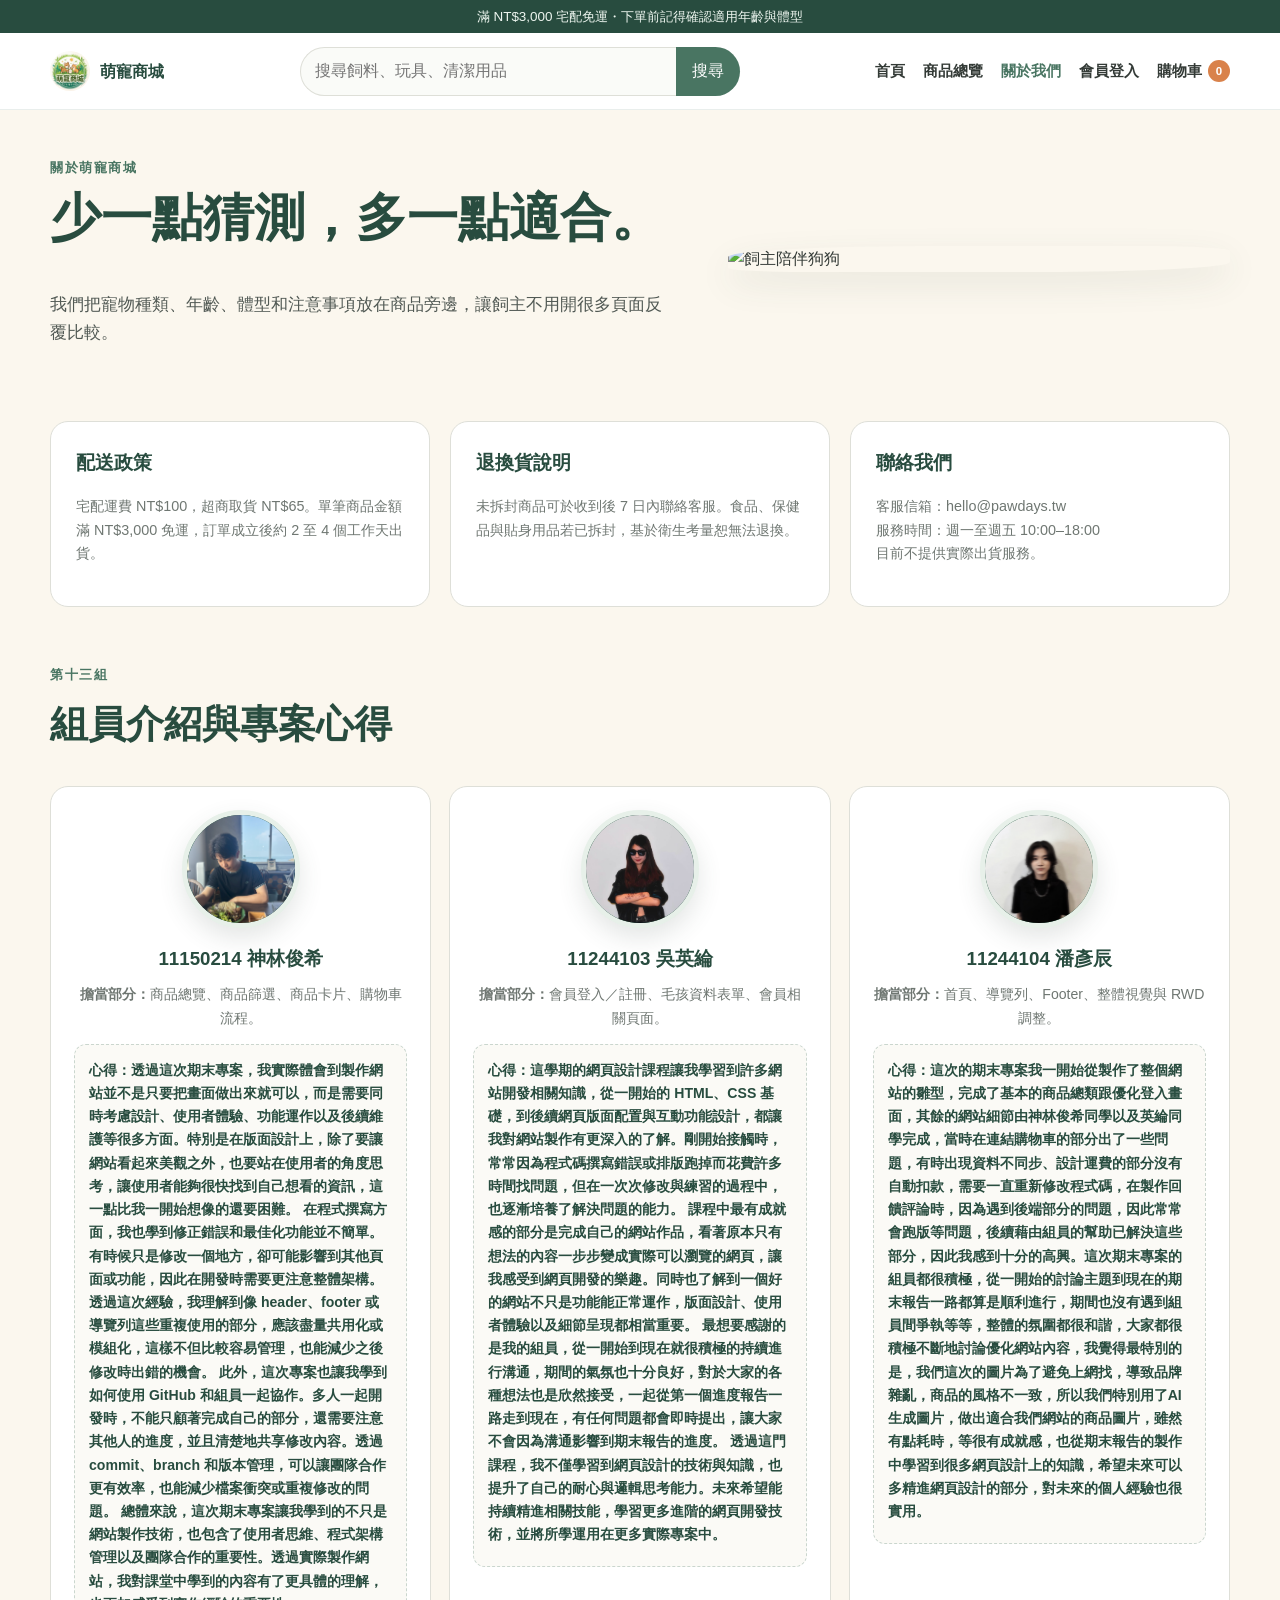
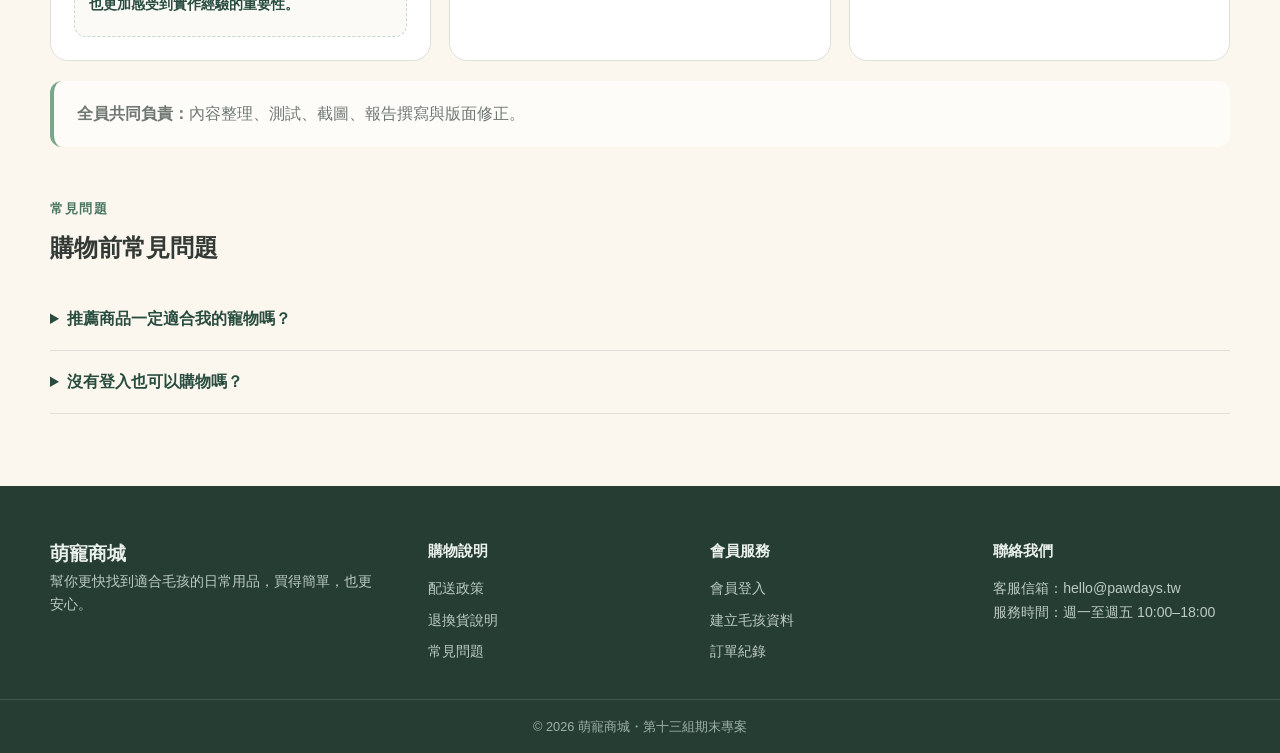
==== commit 1a3bf938: "update" ====
--- a/about.html
+++ b/about.html
@@ -11,7 +11,7 @@
     <header class="site-header">
         <div class="container header-inner">
             <a class="brand" href="index.html"><img src="images/logo.png" alt="爪" class="brand-logo"><span class="brand-copy">萌寵商城</span></a>
-            <form class="global-search-form" role="search"><input type="search" placeholder="搜尋飼料、玩具或保健品" aria-label="搜尋商品"><button type="submit">搜尋</button></form>
+            <form class="global-search-form" role="search"><input type="search" placeholder="搜尋飼料、玩具、清潔用品" aria-label="搜尋商品"><button type="submit">搜尋</button></form>
             <button class="menu-toggle" type="button" aria-label="開啟導覽選單" aria-expanded="false">☰</button>
             <nav class="nav-links" aria-label="主要導覽"><a href="index.html">首頁</a><a href="products.html">商品總覽</a><a class="active" href="about.html">關於我們</a><a data-member-link href="login.html">會員登入</a><a class="cart-link" href="cart.html">購物車 <span class="cart-count" data-cart-count>0</span></a></nav>
         </div>
--- a/css/style.css
+++ b/css/style.css
@@ -53,11 +53,14 @@
 .full-span { grid-column: 1 / -1; }
 
 .top-note {
+    position: relative;
+    z-index: 101;
     padding: 7px 20px;
     color: #eef6f0;
     background: var(--green-900);
     text-align: center;
     font-size: 0.84rem;
+    line-height: 1.45;
 }
 .site-header {
     position: sticky;
@@ -360,7 +363,7 @@
 .product-detail-image { overflow: hidden; border-radius: 26px; background: var(--beige); box-shadow: var(--shadow); }
 .product-detail-image img { width: 100%; aspect-ratio: 1 / 1; object-fit: cover; }
 .product-detail-info h1 { margin-bottom: 8px; color: var(--green-900); font-size: clamp(2rem, 4vw, 3rem); line-height: 1.25; }
-.compatibility { display: inline-block; margin-top: 18px; padding: 7px 12px; border-radius: 9px; font-size: 0.84rem; font-weight: 800; }
+.compatibility { display: inline-block; margin: 18px 0 18px; padding: 7px 12px; border-radius: 9px; font-size: 0.84rem; font-weight: 800; }
 .detail-price { display: block; margin: 20px 0; color: var(--orange); font-size: 2rem; }
 .spec-list { display: grid; gap: 0; border-top: 1px solid var(--border); }
 .spec-list div { display: grid; grid-template-columns: 100px 1fr; padding: 12px 0; border-bottom: 1px solid var(--border); }
@@ -374,7 +377,9 @@
 .qty-control button, .qty-control input { width: 40px; height: 42px; border: 1px solid var(--border); background: var(--white); text-align: center; }
 .qty-control button:first-child { border-radius: 10px 0 0 10px; }
 .qty-control button:last-child { border-radius: 0 10px 10px 0; }
-.qty-control input { border-inline: 0; }
+.qty-control input { padding: 0; border-inline: 0; line-height: 42px; appearance: textfield; -moz-appearance: textfield; }
+.qty-control input::-webkit-outer-spin-button,
+.qty-control input::-webkit-inner-spin-button { margin: 0; appearance: none; -webkit-appearance: none; }
 .related-section { margin-top: 72px; padding-top: 44px; border-top: 1px solid var(--border); }
 .related-section .product-grid { grid-template-columns: repeat(3, minmax(0, 1fr)); }
 .review-section { margin-top: 72px; padding-top: 44px; border-top: 1px solid var(--border); }
@@ -398,6 +403,7 @@
     background: var(--white);
 }
 .review-card-head { display: flex; gap: 12px; align-items: center; justify-content: space-between; }
+.review-card-head > div { display: grid; gap: 3px; }
 .review-card-head strong { color: var(--green-900); }
 .review-card-head span { color: var(--muted); font-size: 0.82rem; }
 .review-stars { color: #a46b26; font-weight: 900; }
@@ -505,6 +511,7 @@
 .order-history-card { padding: 16px 0; border-bottom: 1px solid var(--border); }
 .order-history-card > div { display: flex; gap: 12px; justify-content: space-between; }
 .order-history-card span { color: var(--muted); font-size: 0.8rem; }
+.member-review-actions { display: flex; gap: 14px; align-items: center; justify-content: space-between; margin-top: 12px; }
 .status-pill { padding: 3px 8px; border-radius: 99px; color: var(--green-900) !important; background: var(--green-100); font-weight: 800; }
 
 .about-hero { display: grid; grid-template-columns: 1fr 0.8fr; gap: 50px; align-items: center; margin-bottom: 58px; }
@@ -512,6 +519,7 @@
 .about-hero img { width: 100%; max-height: 380px; border-radius: 42% 18% 38% 16%; object-fit: cover; box-shadow: var(--shadow); }
 .info-grid { display: grid; grid-template-columns: repeat(3, minmax(0, 1fr)); gap: 20px; }
 .info-card { padding: 25px; border: 1px solid var(--border); border-radius: var(--radius); background: var(--white); }
+.info-card, .faq-list, .team-section { scroll-margin-top: 120px; }
 .info-card h2 { color: var(--green-900); font-size: 1.2rem; }
 .info-card p { color: var(--muted); font-size: 0.9rem; }
 .team-section { margin-top: 54px; }
@@ -633,8 +641,8 @@
 
 @media (max-width: 760px) {
     .container, .narrow-container { width: min(100% - 28px, 1180px); }
-    .top-note { font-size: 0.75rem; }
-    .header-inner { min-height: 66px; }
+    .top-note { padding: 8px 14px; font-size: 0.75rem; line-height: 1.5; }
+    .header-inner { min-height: 70px; padding-block: 8px; }
     .brand-copy small { display: none; }
     .hero { padding-block: 42px; }
     .hero-grid, .product-detail-layout, .auth-layout, .about-hero { grid-template-columns: 1fr; gap: 28px; }
@@ -670,6 +678,7 @@
 }
 
 @media (max-width: 520px) {
+    .top-note { padding-inline: 12px; font-size: 0.72rem; }
     .brand-copy { font-size: 0.9rem; }
     .brand-mark { width: 37px; height: 37px; }
     .hero-actions, .purchase-row, .success-actions { align-items: stretch; flex-direction: column; }
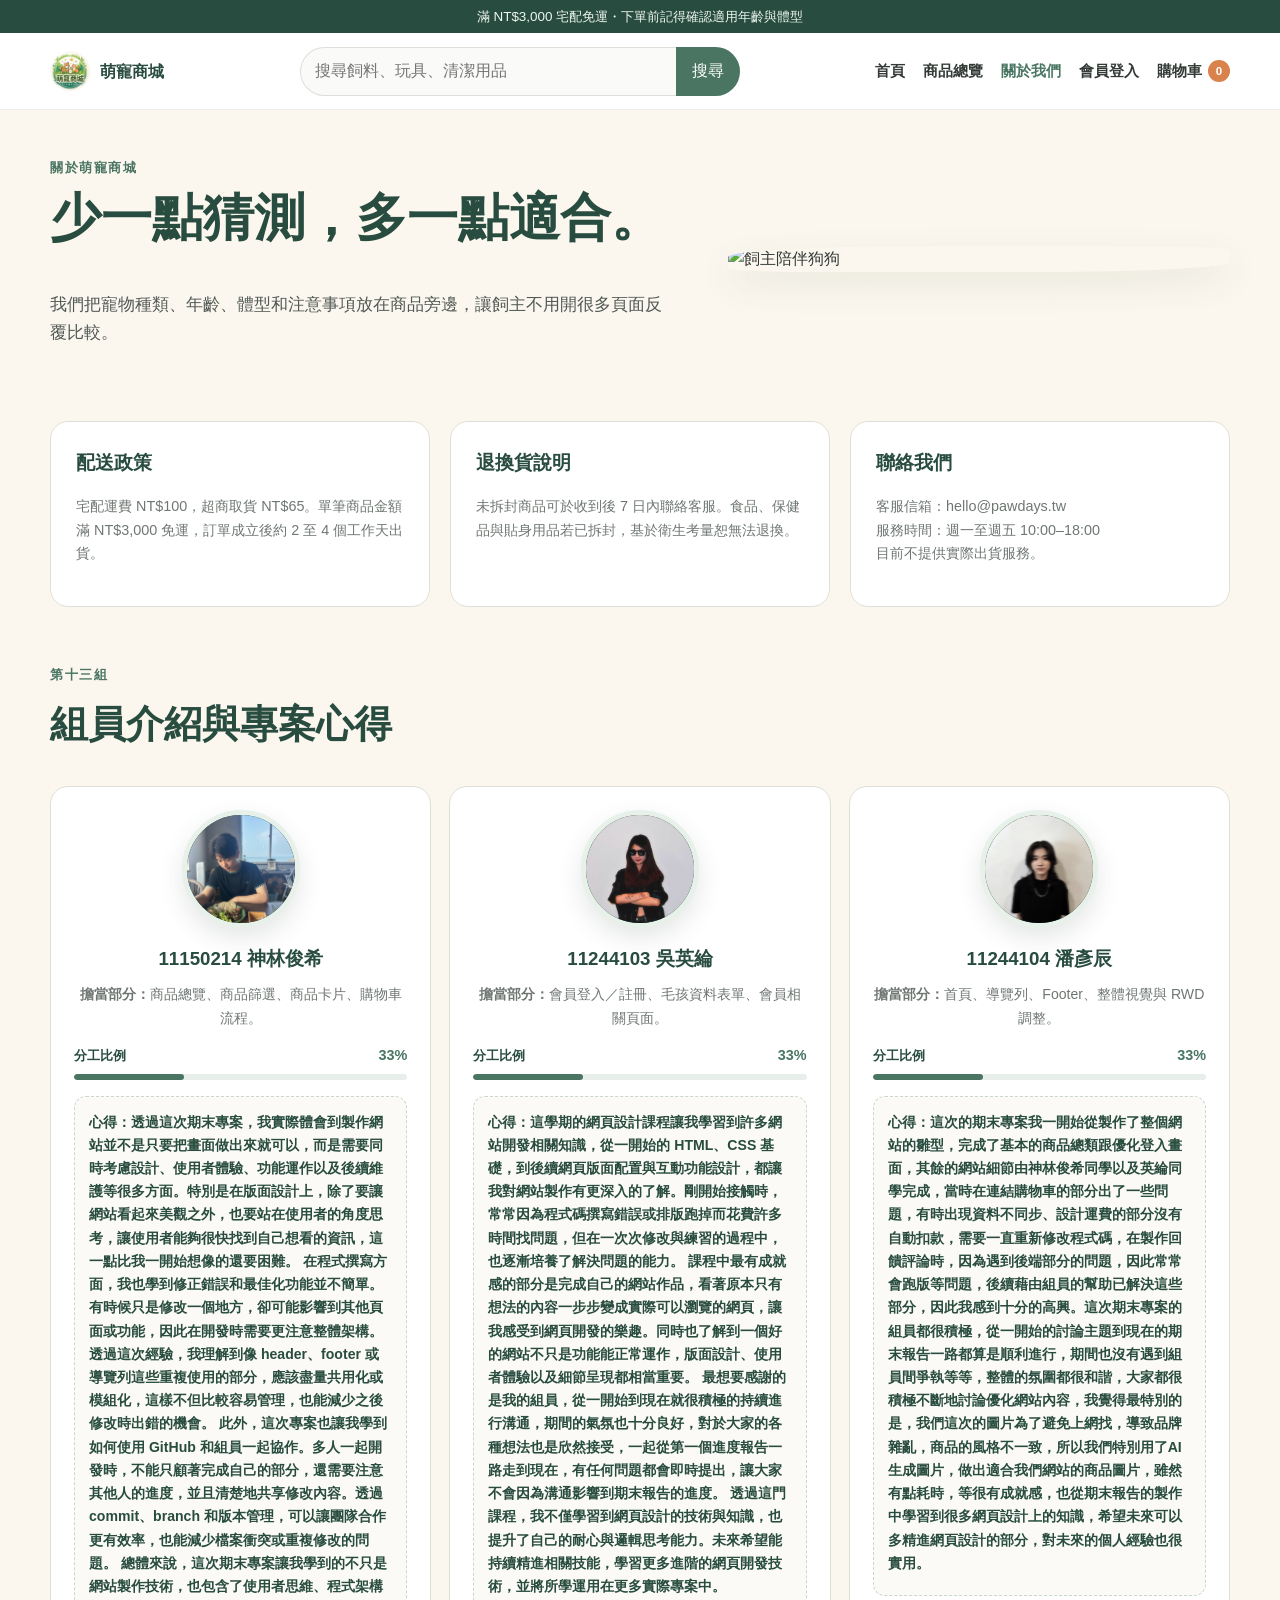
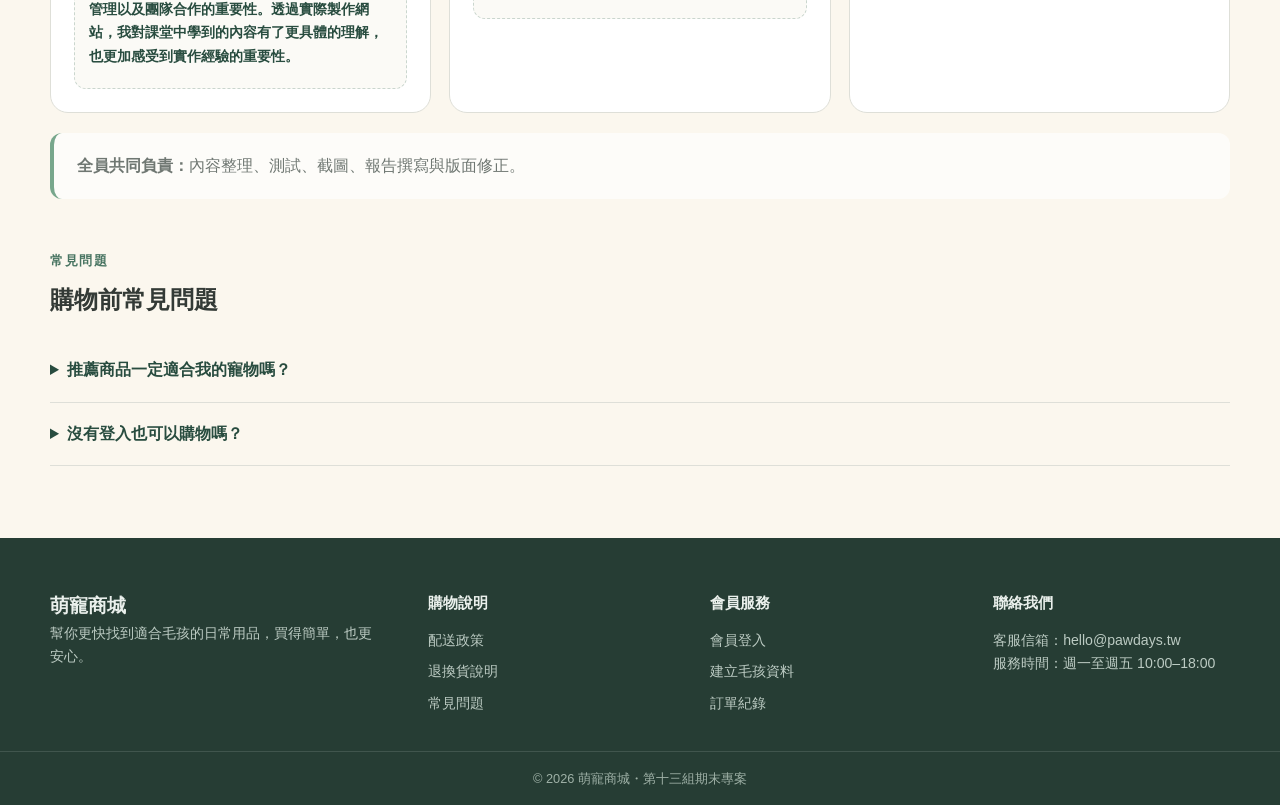
==== commit 39b1b0c6: "update" ====
--- a/about.html
+++ b/about.html
@@ -35,6 +35,10 @@
                         <div class="team-photo"><img src="images/member-kanbayashi.jpg" alt="神林俊希" loading="lazy" onerror="this.remove()"><span>神</span></div>
                         <h3>11150214 神林俊希</h3>
                         <p><strong>擔當部分：</strong>商品總覽、商品篩選、商品卡片、購物車流程。</p>
+                        <div class="team-share" aria-label="分工比例 33%">
+                            <div class="team-share-head"><strong>分工比例</strong><span>33%</span></div>
+                            <div class="team-share-track"><span style="width: 33%;"></span></div>
+                        </div>
                         <div class="team-reflection"><strong>心得：透過這次期末專案，我實際體會到製作網站並不是只要把畫面做出來就可以，而是需要同時考慮設計、使用者體驗、功能運作以及後續維護等很多方面。特別是在版面設計上，除了要讓網站看起來美觀之外，也要站在使用者的角度思考，讓使用者能夠很快找到自己想看的資訊，這一點比我一開始想像的還要困難。
 在程式撰寫方面，我也學到修正錯誤和最佳化功能並不簡單。有時候只是修改一個地方，卻可能影響到其他頁面或功能，因此在開發時需要更注意整體架構。透過這次經驗，我理解到像 header、footer 或導覽列這些重複使用的部分，應該盡量共用化或模組化，這樣不但比較容易管理，也能減少之後修改時出錯的機會。
 此外，這次專案也讓我學到如何使用 GitHub 和組員一起協作。多人一起開發時，不能只顧著完成自己的部分，還需要注意其他人的進度，並且清楚地共享修改內容。透過 commit、branch 和版本管理，可以讓團隊合作更有效率，也能減少檔案衝突或重複修改的問題。
@@ -45,6 +49,10 @@
                         <div class="team-photo"><img src="images/member-wu.jpg" alt="吳英綸" loading="lazy" onerror="this.remove()"><span>吳</span></div>
                         <h3>11244103 吳英綸</h3>
                         <p><strong>擔當部分：</strong>會員登入／註冊、毛孩資料表單、會員相關頁面。</p>
+                        <div class="team-share" aria-label="分工比例 33%">
+                            <div class="team-share-head"><strong>分工比例</strong><span>33%</span></div>
+                            <div class="team-share-track"><span style="width: 33%;"></span></div>
+                        </div>
                         <div class="team-reflection"><strong>心得：這學期的網頁設計課程讓我學習到許多網站開發相關知識，從一開始的 HTML、CSS 基礎，到後續網頁版面配置與互動功能設計，都讓我對網站製作有更深入的了解。剛開始接觸時，常常因為程式碼撰寫錯誤或排版跑掉而花費許多時間找問題，但在一次次修改與練習的過程中，也逐漸培養了解決問題的能力。
 課程中最有成就感的部分是完成自己的網站作品，看著原本只有想法的內容一步步變成實際可以瀏覽的網頁，讓我感受到網頁開發的樂趣。同時也了解到一個好的網站不只是功能能正常運作，版面設計、使用者體驗以及細節呈現都相當重要。
 最想要感謝的是我的組員，從一開始到現在就很積極的持續進行溝通，期間的氣氛也十分良好，對於大家的各種想法也是欣然接受，一起從第一個進度報告一路走到現在，有任何問題都會即時提出，讓大家不會因為溝通影響到期末報告的進度。
@@ -56,6 +64,10 @@
                         <div class="team-photo"><img src="images/member-pan.jpg" alt="潘彥辰" loading="lazy" onerror="this.remove()"><span>潘</span></div>
                         <h3>11244104 潘彥辰</h3>
                         <p><strong>擔當部分：</strong>首頁、導覽列、Footer、整體視覺與 RWD 調整。</p>
+                        <div class="team-share" aria-label="分工比例 33%">
+                            <div class="team-share-head"><strong>分工比例</strong><span>33%</span></div>
+                            <div class="team-share-track"><span style="width: 33%;"></span></div>
+                        </div>
                         <div class="team-reflection"><strong>心得：這次的期末專案我一開始從製作了整個網站的雛型，完成了基本的商品總類跟優化登入畫面，其餘的網站細節由神林俊希同學以及英綸同學完成，當時在連結購物車的部分出了一些問題，有時出現資料不同步、設計運費的部分沒有自動扣款，需要一直重新修改程式碼，在製作回饋評論時，因為遇到後端部分的問題，因此常常會跑版等問題，後續藉由組員的幫助已解決這些部分，因此我感到十分的高興。這次期末專案的組員都很積極，從一開始的討論主題到現在的期末報告一路都算是順利進行，期間也沒有遇到組員間爭執等等，整體的氛圍都很和諧，大家都很積極不斷地討論優化網站內容，我覺得最特別的是，我們這次的圖片為了避免上網找，導致品牌雜亂，商品的風格不一致，所以我們特別用了AI生成圖片，做出適合我們網站的商品圖片，雖然有點耗時，等很有成就感，也從期末報告的製作中學習到很多網頁設計上的知識，希望未來可以多精進網頁設計的部分，對未來的個人經驗也很實用。</strong></div>
                     </article>
                 </div>
--- a/css/style.css
+++ b/css/style.css
@@ -55,12 +55,14 @@
 .top-note {
     position: relative;
     z-index: 101;
+    display: block;
     padding: 7px 20px;
     color: #eef6f0;
     background: var(--green-900);
     text-align: center;
     font-size: 0.84rem;
     line-height: 1.45;
+    overflow-wrap: anywhere;
 }
 .site-header {
     position: sticky;
@@ -408,6 +410,7 @@
 .review-card-head span { color: var(--muted); font-size: 0.82rem; }
 .review-stars { color: #a46b26; font-weight: 900; }
 .review-card p, .review-form-card p { margin: 8px 0 0; color: var(--muted); font-size: 0.92rem; }
+.review-form-card p { margin-bottom: 18px; }
 .review-form-card h3 { color: var(--green-900); }
 
 .form-shell { overflow: hidden; border: 1px solid var(--border); border-radius: 26px; background: var(--white); box-shadow: var(--shadow); }
@@ -565,6 +568,35 @@
 }
 .team-card h3 { margin-bottom: 8px; color: var(--green-900); }
 .team-card p { color: var(--muted); font-size: 0.88rem; }
+.team-share {
+    margin: 10px 0 16px;
+    text-align: left;
+}
+.team-share-head {
+    display: flex;
+    align-items: center;
+    justify-content: space-between;
+    margin-bottom: 6px;
+    color: var(--green-900);
+    font-size: 0.84rem;
+}
+.team-share-head span {
+    color: var(--green-700);
+    font-size: 0.9rem;
+    font-weight: 900;
+}
+.team-share-track {
+    overflow: hidden;
+    height: 6px;
+    border-radius: 999px;
+    background: #e8eee9;
+}
+.team-share-track span {
+    display: block;
+    height: 100%;
+    border-radius: inherit;
+    background: var(--green-700);
+}
 .team-reflection {
     min-height: 112px;
     margin-top: 14px;
@@ -641,7 +673,8 @@
 
 @media (max-width: 760px) {
     .container, .narrow-container { width: min(100% - 28px, 1180px); }
-    .top-note { padding: 8px 14px; font-size: 0.75rem; line-height: 1.5; }
+    .top-note { padding: 9px 14px; font-size: 0.75rem; line-height: 1.55; }
+    .site-header { position: relative; top: auto; }
     .header-inner { min-height: 70px; padding-block: 8px; }
     .brand-copy small { display: none; }
     .hero { padding-block: 42px; }
